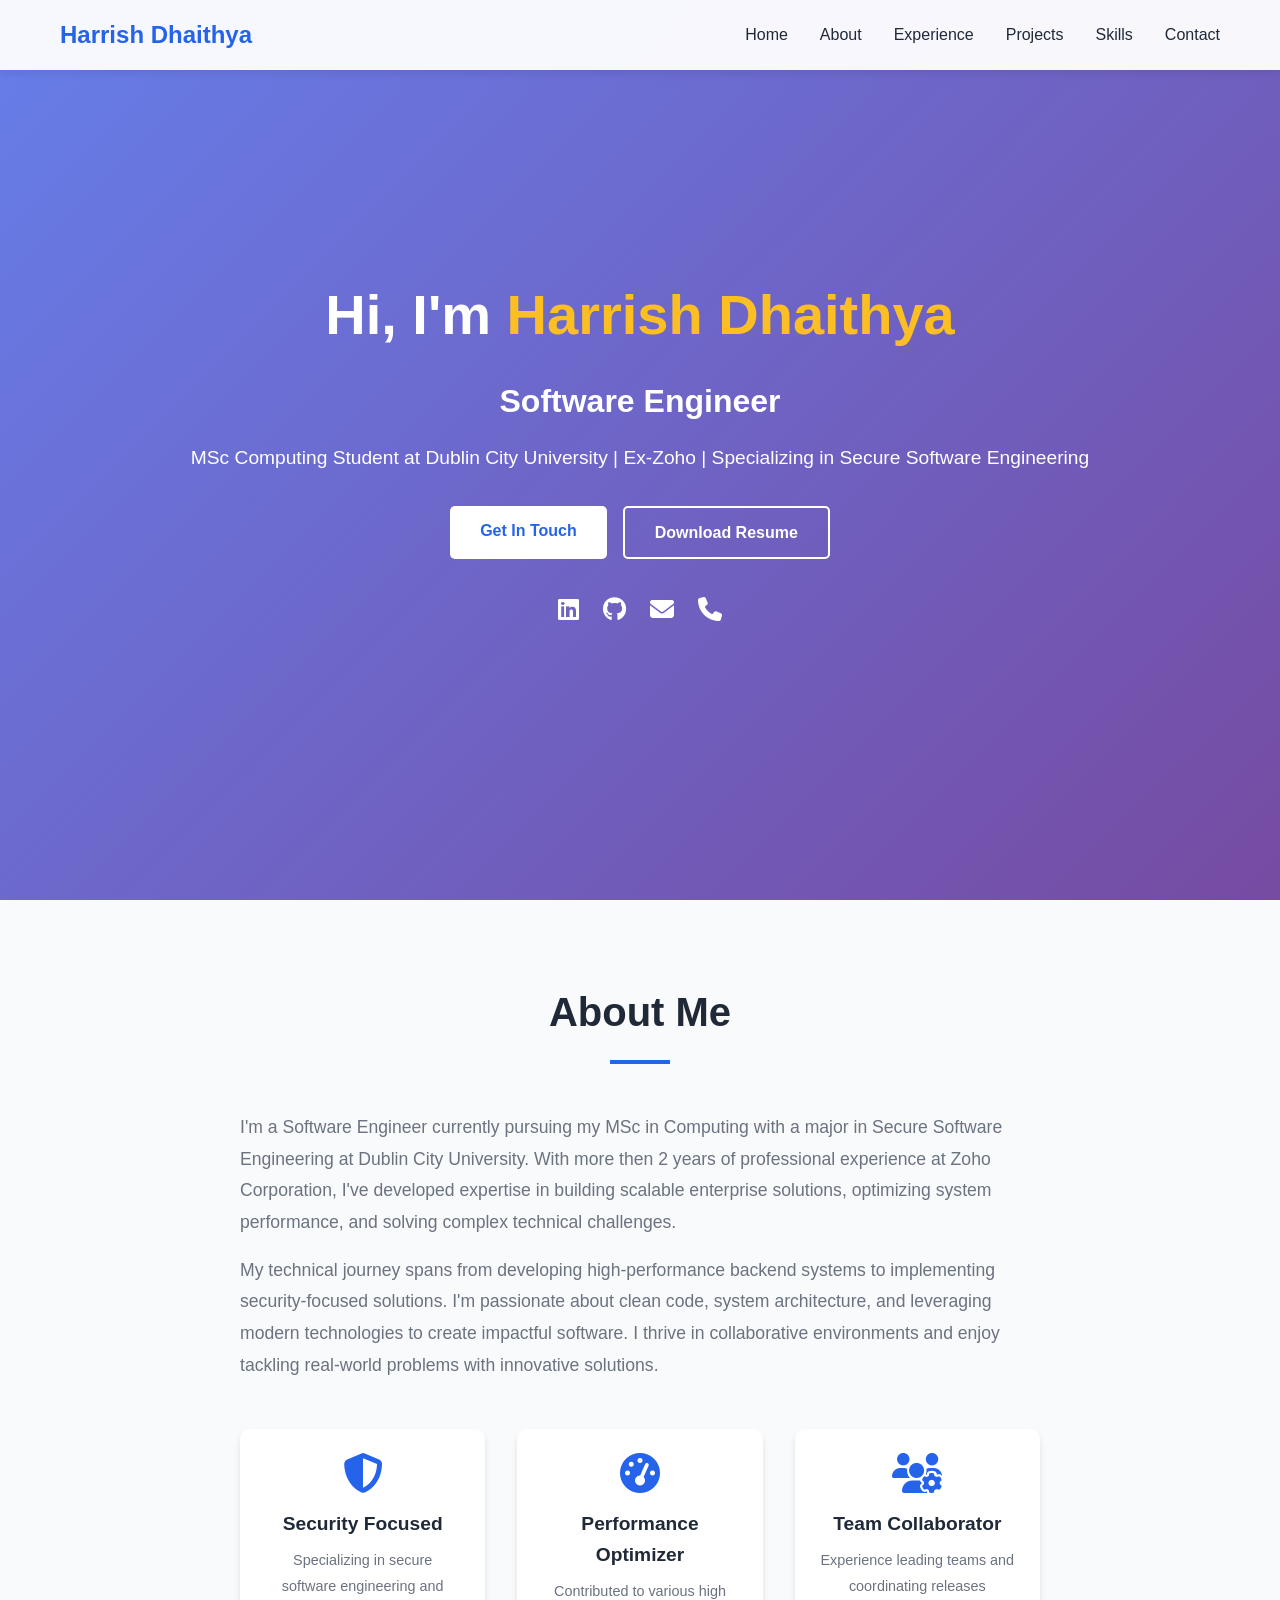
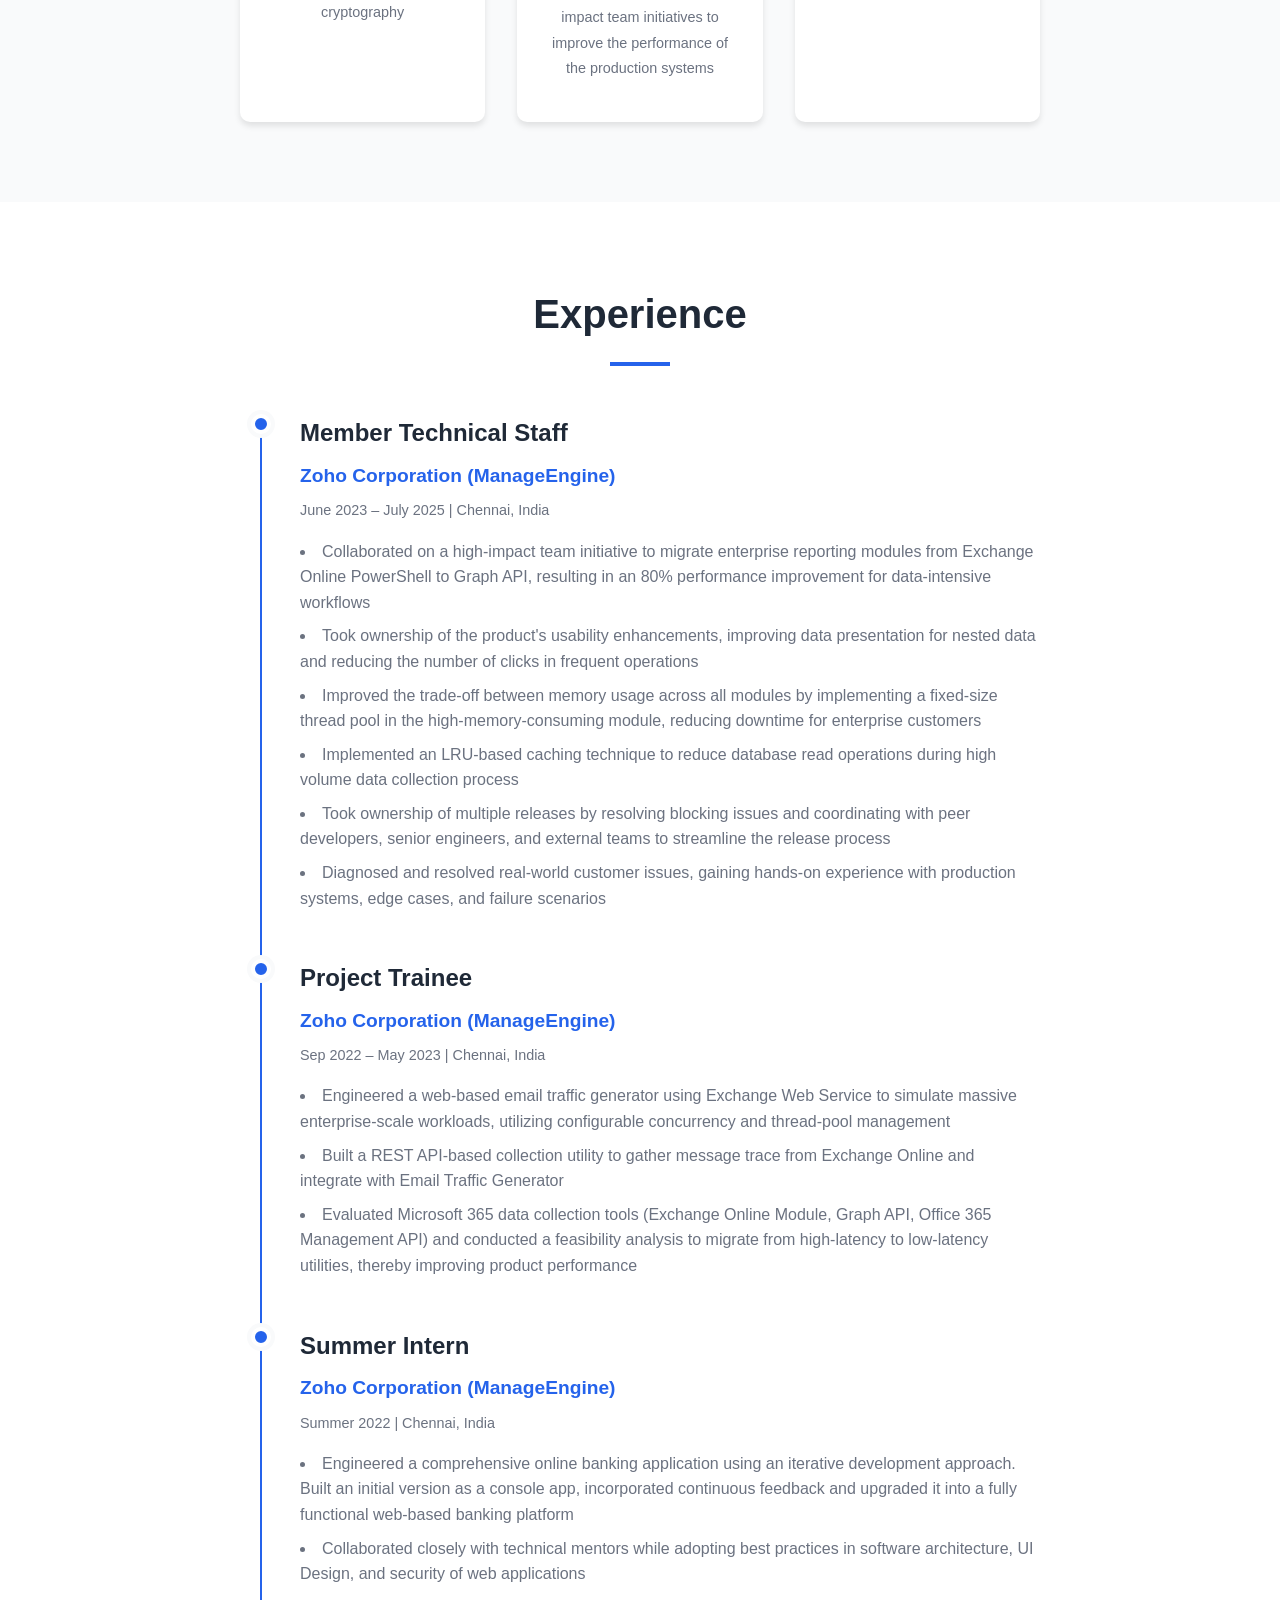
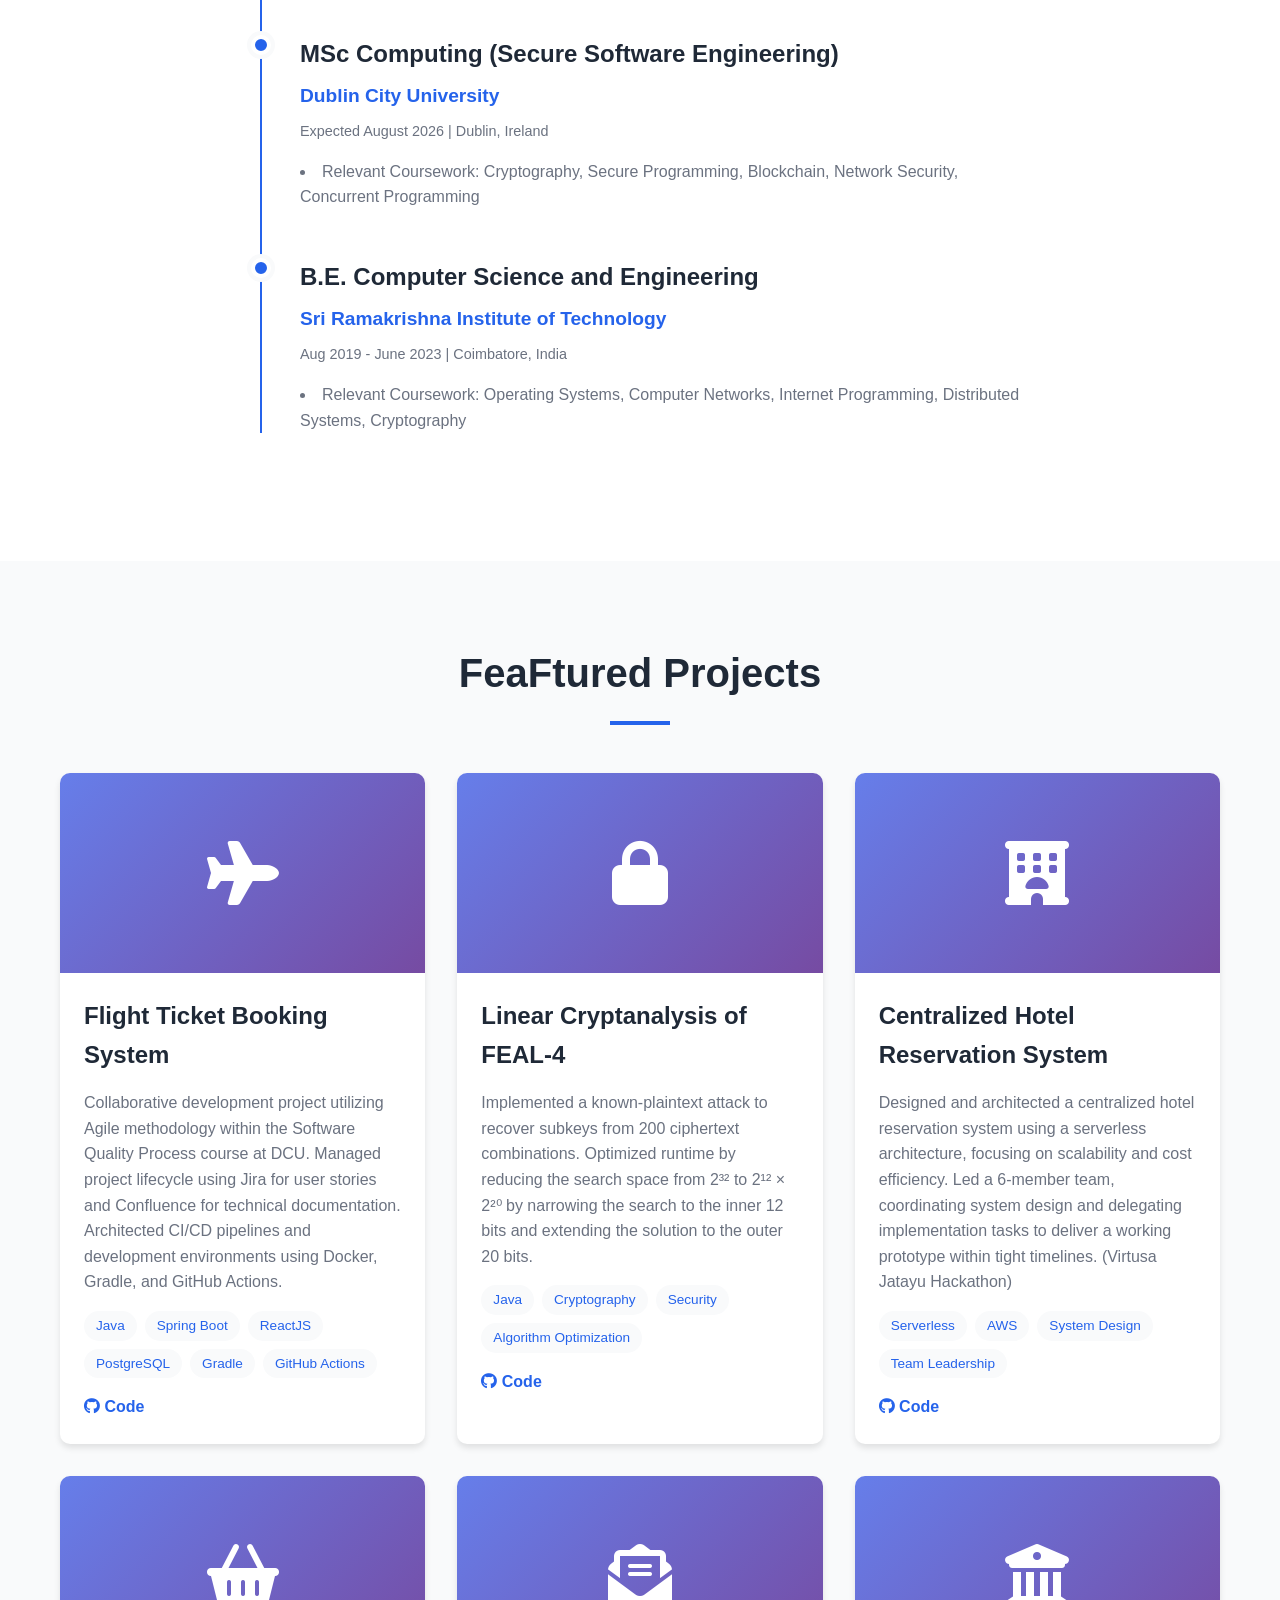
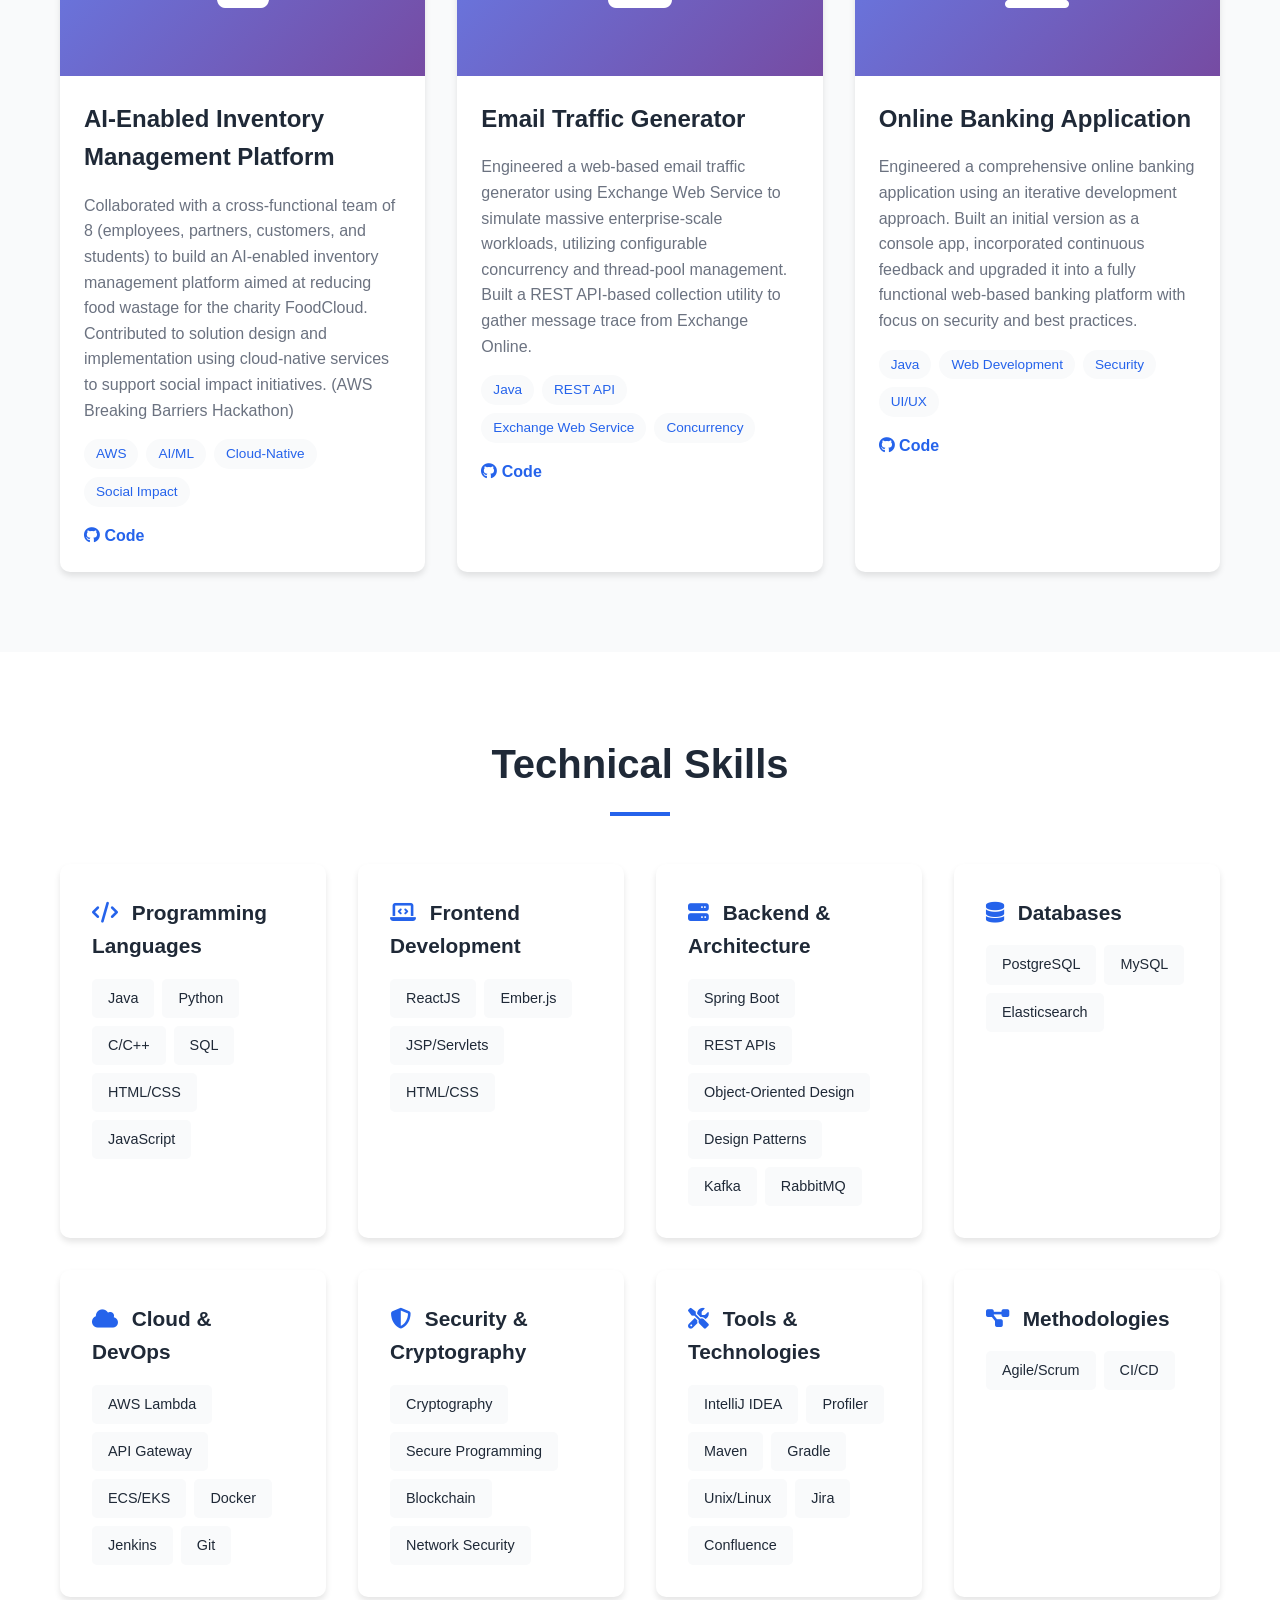
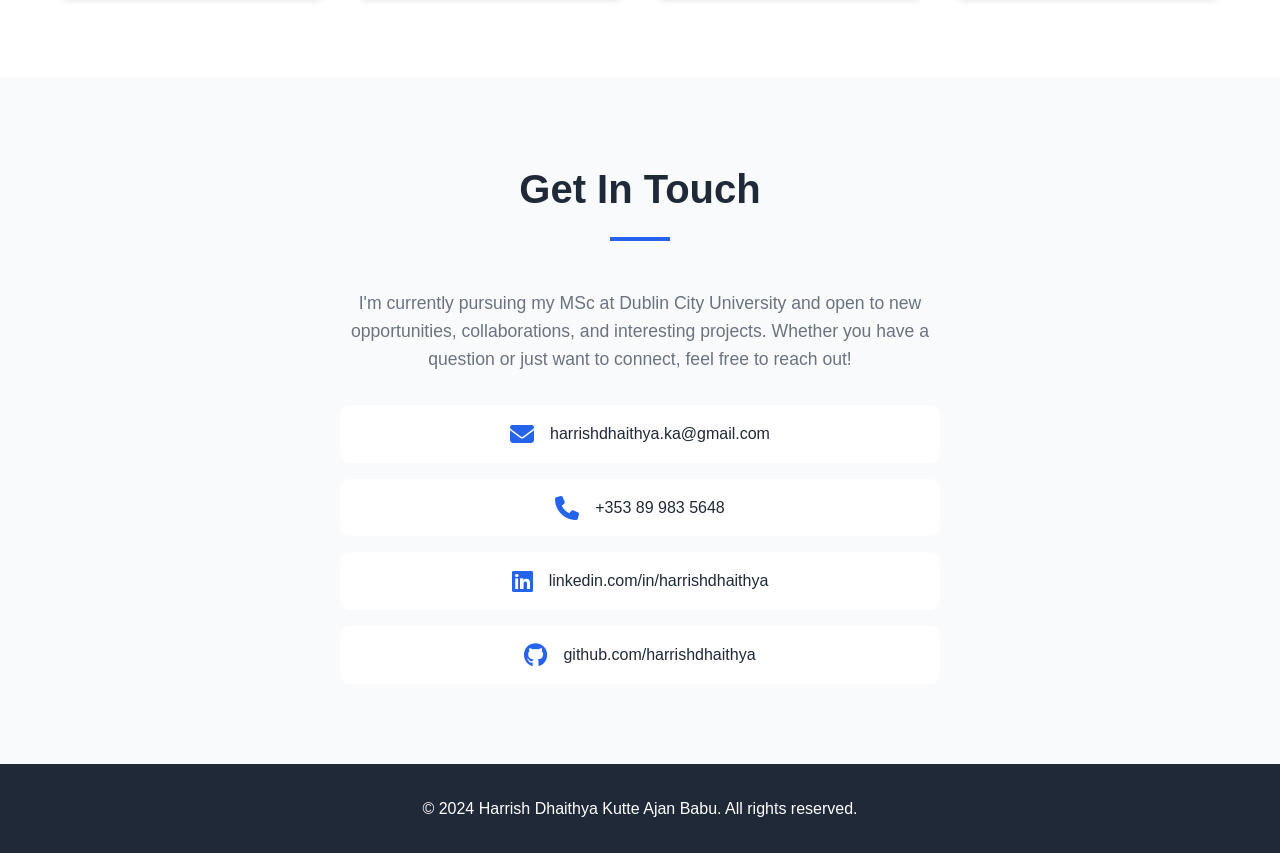
==== index.html @ f75f3560 "initial commit" ====
<!DOCTYPE html>
<html lang="en">
<head>
    <meta charset="UTF-8">
    <meta name="viewport" content="width=device-width, initial-scale=1.0">
    <title>Harrish - Software Engineer Portfolio</title>
    <link rel="stylesheet" href="styles.css">
    <link rel="stylesheet" href="https://cdnjs.cloudflare.com/ajax/libs/font-awesome/6.4.0/css/all.min.css">
</head>
<body>
    <!-- Navigation -->
    <nav class="navbar">
        <div class="container">
            <div class="nav-brand">Harrish Dhaithya</div>
            <ul class="nav-menu">
                <li><a href="#home">Home</a></li>
                <li><a href="#about">About</a></li>
                <li><a href="#experience">Experience</a></li>
                <li><a href="#projects">Projects</a></li>
                <li><a href="#skills">Skills</a></li>
                <li><a href="#contact">Contact</a></li>
            </ul>
            <div class="hamburger">
                <span></span>
                <span></span>
                <span></span>
            </div>
        </div>
    </nav>

    <!-- Hero Section -->
    <section id="home" class="hero">
        <div class="container">
            <div class="hero-content">
                <h1 class="hero-title">Hi, I'm <span class="highlight">Harrish Dhaithya</span></h1>
                <h2 class="hero-subtitle">Software Engineer</h2>
                <p class="hero-description">
                    MSc Computing Student at Dublin City University | Ex-Zoho | Specializing in Secure Software Engineering
                </p>
                <div class="hero-buttons">
                    <a href="#contact" class="btn btn-primary">Get In Touch</a>
                    <a href="Harrish___SWE_Resume.pdf" class="btn btn-secondary" download>Download Resume</a>
                </div>
                <div class="social-links">
                    <a href="https://linkedin.com/in/harrishdhaithya" target="_blank" aria-label="LinkedIn"><i class="fab fa-linkedin"></i></a>
                    <a href="https://github.com/harrishdhaithya" target="_blank" aria-label="GitHub"><i class="fab fa-github"></i></a>
                    <a href="mailto:harrishdhaithya.ka@gmail.com" target="_blank" aria-label="Email"><i class="fas fa-envelope"></i></a>
                    <a href="tel:+353899835648" target="_blank" aria-label="Phone"><i class="fas fa-phone"></i></a>
                </div>
            </div>
        </div>
    </section>

    <!-- About Section -->
    <section id="about" class="about">
        <div class="container">
            <h2 class="section-title">About Me</h2>
            <div class="about-content">
                <div class="about-text">
                    <p>
                        I'm a Software Engineer currently pursuing my MSc in Computing with a major in Secure Software Engineering at Dublin City University. 
                        With more then 2 years of professional experience at Zoho Corporation, I've developed expertise in building scalable enterprise solutions, 
                        optimizing system performance, and solving complex technical challenges.
                    </p>
                    <p>
                        My technical journey spans from developing high-performance backend systems to implementing security-focused solutions. 
                        I'm passionate about clean code, system architecture, and leveraging modern technologies to create impactful software. 
                        I thrive in collaborative environments and enjoy tackling real-world problems with innovative solutions.
                    </p>
                    <div class="about-highlights">
                        <div class="highlight-item">
                            <i class="fas fa-shield-alt"></i>
                            <h4>Security Focused</h4>
                            <p>Specializing in secure software engineering and cryptography</p>
                        </div>
                        <div class="highlight-item">
                            <i class="fas fa-tachometer-alt"></i>
                            <h4>Performance Optimizer</h4>
                            <p>Contributed to various high impact team initiatives to improve the performance of the production systems</p>
                        </div>
                        <div class="highlight-item">
                            <i class="fas fa-users-cog"></i>
                            <h4>Team Collaborator</h4>
                            <p>Experience leading teams and coordinating releases</p>
                        </div>
                    </div>
                </div>
            </div>
        </div>
    </section>

    <!-- Experience Section -->
    <section id="experience" class="experience">
        <div class="container">
            <h2 class="section-title">Experience</h2>
            <div class="timeline">
                <div class="timeline-item">
                    <div class="timeline-dot"></div>
                    <div class="timeline-content">
                        <h3>Member Technical Staff</h3>
                        <h4>Zoho Corporation (ManageEngine)</h4>
                        <p class="timeline-date">June 2023 – July 2025 | Chennai, India</p>
                        <ul>
                            <li>Collaborated on a high-impact team initiative to migrate enterprise reporting modules from Exchange Online PowerShell to Graph API, resulting in an 80% performance improvement for data-intensive workflows</li>
                            <li>Took ownership of the product's usability enhancements, improving data presentation for nested data and reducing the number of clicks in frequent operations</li>
                            <li>Improved the trade-off between memory usage across all modules by implementing a fixed-size thread pool in the high-memory-consuming module, reducing downtime for enterprise customers</li>
                            <li>Implemented an LRU-based caching technique to reduce database read operations during high volume data collection process</li>
                            <li>Took ownership of multiple releases by resolving blocking issues and coordinating with peer developers, senior engineers, and external teams to streamline the release process</li>
                            <li>Diagnosed and resolved real-world customer issues, gaining hands-on experience with production systems, edge cases, and failure scenarios</li>
                        </ul>
                    </div>
                </div>
                
                <div class="timeline-item">
                    <div class="timeline-dot"></div>
                    <div class="timeline-content">
                        <h3>Project Trainee</h3>
                        <h4>Zoho Corporation (ManageEngine)</h4>
                        <p class="timeline-date">Sep 2022 – May 2023 | Chennai, India</p>
                        <ul>
                            <li>Engineered a web-based email traffic generator using Exchange Web Service to simulate massive enterprise-scale workloads, utilizing configurable concurrency and thread-pool management</li>
                            <li>Built a REST API-based collection utility to gather message trace from Exchange Online and integrate with Email Traffic Generator</li>
                            <li>Evaluated Microsoft 365 data collection tools (Exchange Online Module, Graph API, Office 365 Management API) and conducted a feasibility analysis to migrate from high-latency to low-latency utilities, thereby improving product performance</li>
                        </ul>
                    </div>
                </div>

                <div class="timeline-item">
                    <div class="timeline-dot"></div>
                    <div class="timeline-content">
                        <h3>Summer Intern</h3>
                        <h4>Zoho Corporation (ManageEngine)</h4>
                        <p class="timeline-date">Summer 2022 | Chennai, India</p>
                        <ul>
                            <li>Engineered a comprehensive online banking application using an iterative development approach. Built an initial version as a console app, incorporated continuous feedback and upgraded it into a fully functional web-based banking platform</li>
                            <li>Collaborated closely with technical mentors while adopting best practices in software architecture, UI Design, and security of web applications</li>
                        </ul>
                    </div>
                </div>

                <div class="timeline-item">
                    <div class="timeline-dot"></div>
                    <div class="timeline-content">
                        <h3>MSc Computing (Secure Software Engineering)</h3>
                        <h4>Dublin City University</h4>
                        <p class="timeline-date">Expected August 2026 | Dublin, Ireland</p>
                        <ul>
                            <li>Relevant Coursework: Cryptography, Secure Programming, Blockchain, Network Security, Concurrent Programming</li>
                        </ul>
                    </div>
                </div>

                <div class="timeline-item">
                    <div class="timeline-dot"></div>
                    <div class="timeline-content">
                        <h3>B.E. Computer Science and Engineering</h3>
                        <h4>Sri Ramakrishna Institute of Technology</h4>
                        <p class="timeline-date">Aug 2019 - June 2023 | Coimbatore, India</p>
                        <ul>
                            <li>Relevant Coursework: Operating Systems, Computer Networks, Internet Programming, Distributed Systems, Cryptography</li>
                        </ul>
                    </div>
                </div>
            </div>
        </div>
    </section>

    <!-- Projects Section -->
    <section id="projects" class="projects">
        <div class="container">
            <h2 class="section-title">FeaFtured Projects</h2>
            <div class="projects-grid">
                <div class="project-card">
                    <div class="project-image">
                        <i class="fas fa-plane"></i>
                    </div>
                    <div class="project-content">
                        <h3>Flight Ticket Booking System</h3>
                        <p>Collaborative development project utilizing Agile methodology within the Software Quality Process course at DCU. Managed project lifecycle using Jira for user stories and Confluence for technical documentation. Architected CI/CD pipelines and development environments using Docker, Gradle, and GitHub Actions.</p>
                        <div class="project-tags">
                            <span class="tag">Java</span>
                            <span class="tag">Spring Boot</span>
                            <span class="tag">ReactJS</span>
                            <span class="tag">PostgreSQL</span>
                            <span class="tag">Gradle</span>
                            <span class="tag">GitHub Actions</span>
                        </div>
                        <div class="project-links">
                            <a href="https://github.com/harrishdhaithya/group4-safeflight-project/tree/dev" target="_blank"><i class="fab fa-github"></i> Code</a>
                        </div>
                    </div>
                </div>

                <div class="project-card">
                    <div class="project-image">
                        <i class="fas fa-lock"></i>
                    </div>
                    <div class="project-content">
                        <h3>Linear Cryptanalysis of FEAL-4</h3>
                        <p>Implemented a known-plaintext attack to recover subkeys from 200 ciphertext combinations. Optimized runtime by reducing the search space from 2³² to 2¹² × 2²⁰ by narrowing the search to the inner 12 bits and extending the solution to the outer 20 bits.</p>
                        <div class="project-tags">
                            <span class="tag">Java</span>
                            <span class="tag">Cryptography</span>
                            <span class="tag">Security</span>
                            <span class="tag">Algorithm Optimization</span>
                        </div>
                        <div class="project-links">
                            <a href="https://github.com/harrishdhaithya/feal4-linear-cryptanalysis" target="_blank"><i class="fab fa-github"></i> Code</a>
                        </div>
                    </div>
                </div>

                <div class="project-card">
                    <div class="project-image">
                        <i class="fas fa-hotel"></i>
                    </div>
                    <div class="project-content">
                        <h3>Centralized Hotel Reservation System</h3>
                        <p>Designed and architected a centralized hotel reservation system using a serverless architecture, focusing on scalability and cost efficiency. Led a 6-member team, coordinating system design and delegating implementation tasks to deliver a working prototype within tight timelines. (Virtusa Jatayu Hackathon)</p>
                        <div class="project-tags">
                            <span class="tag">Serverless</span>
                            <span class="tag">AWS</span>
                            <span class="tag">System Design</span>
                            <span class="tag">Team Leadership</span>
                        </div>
                        <div class="project-links">
                            <a href="https://github.com/harrishdhaithya/crs-jatayu" target="_blank"><i class="fab fa-github"></i> Code</a>
                        </div>
                    </div>
                </div>

                <div class="project-card">
                    <div class="project-image">
                        <i class="fas fa-shopping-basket"></i>
                    </div>
                    <div class="project-content">
                        <h3>AI-Enabled Inventory Management Platform</h3>
                        <p>Collaborated with a cross-functional team of 8 (employees, partners, customers, and students) to build an AI-enabled inventory management platform aimed at reducing food wastage for the charity FoodCloud. Contributed to solution design and implementation using cloud-native services to support social impact initiatives. (AWS Breaking Barriers Hackathon)</p>
                        <div class="project-tags">
                            <span class="tag">AWS</span>
                            <span class="tag">AI/ML</span>
                            <span class="tag">Cloud-Native</span>
                            <span class="tag">Social Impact</span>
                        </div>
                        <div class="project-links">
                            <a href="https://github.com/harrishdhaithya/FoodCloud-FS" target="_blank"><i class="fab fa-github"></i> Code</a>
                        </div>
                    </div>
                </div>

                <div class="project-card">
                    <div class="project-image">
                        <i class="fas fa-envelope-open-text"></i>
                    </div>
                    <div class="project-content">
                        <h3>Email Traffic Generator</h3>
                        <p>Engineered a web-based email traffic generator using Exchange Web Service to simulate massive enterprise-scale workloads, utilizing configurable concurrency and thread-pool management. Built a REST API-based collection utility to gather message trace from Exchange Online.</p>
                        <div class="project-tags">
                            <span class="tag">Java</span>
                            <span class="tag">REST API</span>
                            <span class="tag">Exchange Web Service</span>
                            <span class="tag">Concurrency</span>
                        </div>
                        <div class="project-links">
                            <a href="https://github.com/harrishdhaithya/email-traffic" target="_blank"><i class="fab fa-github"></i> Code</a>
                        </div>
                    </div>
                </div>

                <div class="project-card">
                    <div class="project-image">
                        <i class="fas fa-university"></i>
                    </div>
                    <div class="project-content">
                        <h3>Online Banking Application</h3>
                        <p>Engineered a comprehensive online banking application using an iterative development approach. Built an initial version as a console app, incorporated continuous feedback and upgraded it into a fully functional web-based banking platform with focus on security and best practices.</p>
                        <div class="project-tags">
                            <span class="tag">Java</span>
                            <span class="tag">Web Development</span>
                            <span class="tag">Security</span>
                            <span class="tag">UI/UX</span>
                        </div>
                        <div class="project-links">
                            <a href="https://github.com/harrishdhaithya/bank-jsp-web" target="_blank"><i class="fab fa-github"></i> Code</a>
                        </div>
                    </div>
                </div>
            </div>
        </div>
    </section>

    <!-- Skills Section -->
    <section id="skills" class="skills">
        <div class="container">
            <h2 class="section-title">Technical Skills</h2>
            <div class="skills-grid">
                <div class="skill-category">
                    <h3><i class="fas fa-code"></i> Programming Languages</h3>
                    <div class="skill-tags">
                        <span class="skill-tag">Java </span>
                        <span class="skill-tag">Python</span>
                        <span class="skill-tag">C/C++</span>
                        <span class="skill-tag">SQL</span>
                        <span class="skill-tag">HTML/CSS</span>
                        <span class="skill-tag">JavaScript</span>
                    </div>
                </div>
                
                <div class="skill-category">
                    <h3><i class="fas fa-laptop-code"></i> Frontend Development</h3>
                    <div class="skill-tags">
                        <span class="skill-tag">ReactJS</span>
                        <span class="skill-tag">Ember.js</span>
                        <span class="skill-tag">JSP/Servlets</span>
                        <span class="skill-tag">HTML/CSS</span>
                    </div>
                </div>
                
                <div class="skill-category">
                    <h3><i class="fas fa-server"></i> Backend & Architecture</h3>
                    <div class="skill-tags">
                        <span class="skill-tag">Spring Boot</span>
                        <span class="skill-tag">REST APIs</span>
                        <span class="skill-tag">Object-Oriented Design</span>
                        <span class="skill-tag">Design Patterns</span>
                        <span class="skill-tag">Kafka</span>
                        <span class="skill-tag">RabbitMQ</span>
                    </div>
                </div>
                
                <div class="skill-category">
                    <h3><i class="fas fa-database"></i> Databases</h3>
                    <div class="skill-tags">
                        <span class="skill-tag">PostgreSQL</span>
                        <span class="skill-tag">MySQL</span>
                        <span class="skill-tag">Elasticsearch</span>
                    </div>
                </div>
                
                <div class="skill-category">
                    <h3><i class="fas fa-cloud"></i> Cloud & DevOps</h3>
                    <div class="skill-tags">
                        <span class="skill-tag">AWS Lambda</span>
                        <span class="skill-tag">API Gateway</span>
                        <span class="skill-tag">ECS/EKS</span>
                        <span class="skill-tag">Docker</span>
                        <span class="skill-tag">Jenkins</span>
                        <span class="skill-tag">Git</span>
                    </div>
                </div>
                
                <div class="skill-category">
                    <h3><i class="fas fa-shield-alt"></i> Security & Cryptography</h3>
                    <div class="skill-tags">
                        <span class="skill-tag">Cryptography</span>
                        <span class="skill-tag">Secure Programming</span>
                        <span class="skill-tag">Blockchain</span>
                        <span class="skill-tag">Network Security</span>
                    </div>
                </div>

                <div class="skill-category">
                    <h3><i class="fas fa-tools"></i> Tools & Technologies</h3>
                    <div class="skill-tags">
                        <span class="skill-tag">IntelliJ IDEA</span>
                        <span class="skill-tag">Profiler</span>
                        <span class="skill-tag">Maven</span>
                        <span class="skill-tag">Gradle</span>
                        <span class="skill-tag">Unix/Linux</span>
                        <span class="skill-tag">Jira</span>
                        <span class="skill-tag">Confluence</span>
                    </div>
                </div>

                <div class="skill-category">
                    <h3><i class="fas fa-project-diagram"></i> Methodologies</h3>
                    <div class="skill-tags">
                        <span class="skill-tag">Agile/Scrum</span>
                        <span class="skill-tag">CI/CD</span>

                    </div>
                </div>
            </div>
        </div>
    </section>

    <!-- Contact Section -->
    <section id="contact" class="contact">
        <div class="container">
            <h2 class="section-title">Get In Touch</h2>
            <div class="contact-content">
                <p>I'm currently pursuing my MSc at Dublin City University and open to new opportunities, collaborations, and interesting projects. Whether you have a question or just want to connect, feel free to reach out!</p>
                <div class="contact-info">
                    <a href="mailto:harrishdhaithya.ka@gmail.com" class="contact-item">
                        <i class="fas fa-envelope"></i>
                        <span>harrishdhaithya.ka@gmail.com</span>
                    </a>
                    <a href="tel:+353899835648" class="contact-item">
                        <i class="fas fa-phone"></i>
                        <span>+353 89 983 5648</span>
                    </a>
                    <a href="https://linkedin.com/in/harrishdhaithya" target="_blank" class="contact-item">
                        <i class="fab fa-linkedin"></i>
                        <span>linkedin.com/in/harrishdhaithya</span>
                    </a>
                    <a href="https://github.com/harrishdhaithya" target="_blank" class="contact-item">
                        <i class="fab fa-github"></i>
                        <span>github.com/harrishdhaithya</span>
                    </a>
                </div>
            </div>
        </div>
    </section>

    <!-- Footer -->
    <footer class="footer">
        <div class="container">
            <p>&copy; 2024 Harrish Dhaithya Kutte Ajan Babu. All rights reserved.</p>
        </div>
    </footer>

    <script src="script.js"></script>
</body>
</html>
---- styles.css ----
/* Reset and Base Styles */
* {
    margin: 0;
    padding: 0;
    box-sizing: border-box;
}

:root {
    --primary-color: #2563eb;
    --secondary-color: #1e40af;
    --text-primary: #1f2937;
    --text-secondary: #6b7280;
    --bg-primary: #ffffff;
    --bg-secondary: #f9fafb;
    --accent: #3b82f6;
    --border-color: #e5e7eb;
}

html {
    scroll-behavior: smooth;
}

body {
    font-family: 'Segoe UI', Tahoma, Geneva, Verdana, sans-serif;
    line-height: 1.6;
    color: var(--text-primary);
    background-color: var(--bg-primary);
}

.container {
    max-width: 1200px;
    margin: 0 auto;
    padding: 0 20px;
}

/* Navigation */
.navbar {
    position: fixed;
    top: 0;
    width: 100%;
    background-color: rgba(255, 255, 255, 0.95);
    backdrop-filter: blur(10px);
    box-shadow: 0 2px 10px rgba(0, 0, 0, 0.1);
    z-index: 1000;
}

.navbar .container {
    display: flex;
    justify-content: space-between;
    align-items: center;
    padding: 1rem 20px;
}

.nav-brand {
    font-size: 1.5rem;
    font-weight: bold;
    color: var(--primary-color);
}

.nav-menu {
    display: flex;
    list-style: none;
    gap: 2rem;
}

.nav-menu a {
    text-decoration: none;
    color: var(--text-primary);
    font-weight: 500;
    transition: color 0.3s;
}

.nav-menu a:hover {
    color: var(--primary-color);
}

.hamburger {
    display: none;
    flex-direction: column;
    cursor: pointer;
}

.hamburger span {
    width: 25px;
    height: 3px;
    background-color: var(--text-primary);
    margin: 3px 0;
    transition: 0.3s;
}

/* Hero Section */
.hero {
    min-height: 100vh;
    display: flex;
    align-items: center;
    background: linear-gradient(135deg, #667eea 0%, #764ba2 100%);
    color: white;
    padding-top: 80px;
}

.hero-content {
    text-align: center;
}

.hero-title {
    font-size: 3.5rem;
    margin-bottom: 1rem;
    animation: fadeInUp 0.8s ease-out;
}

.highlight {
    color: #fbbf24;
}

.hero-subtitle {
    font-size: 2rem;
    margin-bottom: 1rem;
    opacity: 0.9;
    animation: fadeInUp 0.8s ease-out 0.2s both;
}

.hero-description {
    font-size: 1.2rem;
    margin-bottom: 2rem;
    opacity: 0.8;
    animation: fadeInUp 0.8s ease-out 0.4s both;
}

.hero-buttons {
    display: flex;
    gap: 1rem;
    justify-content: center;
    margin-bottom: 2rem;
    animation: fadeInUp 0.8s ease-out 0.6s both;
}

.btn {
    padding: 12px 30px;
    border-radius: 5px;
    text-decoration: none;
    font-weight: 600;
    transition: all 0.3s;
    display: inline-block;
}

.btn-primary {
    background-color: white;
    color: var(--primary-color);
}

.btn-primary:hover {
    transform: translateY(-2px);
    box-shadow: 0 10px 20px rgba(0, 0, 0, 0.2);
}

.btn-secondary {
    background-color: transparent;
    color: white;
    border: 2px solid white;
}

.btn-secondary:hover {
    background-color: white;
    color: var(--primary-color);
}

.social-links {
    display: flex;
    gap: 1.5rem;
    justify-content: center;
    animation: fadeInUp 0.8s ease-out 0.8s both;
}

.social-links a {
    color: white;
    font-size: 1.5rem;
    transition: transform 0.3s;
}

.social-links a:hover {
    transform: translateY(-5px);
}

/* Section Styles */
section {
    padding: 80px 0;
}

.section-title {
    font-size: 2.5rem;
    text-align: center;
    margin-bottom: 3rem;
    color: var(--text-primary);
    position: relative;
}

.section-title::after {
    content: '';
    display: block;
    width: 60px;
    height: 4px;
    background-color: var(--primary-color);
    margin: 1rem auto;
}

/* About Section */
.about {
    background-color: var(--bg-secondary);
}

.about-content {
    max-width: 800px;
    margin: 0 auto;
}

.about-text p {
    font-size: 1.1rem;
    line-height: 1.8;
    margin-bottom: 1rem;
    color: var(--text-secondary);
}

.about-highlights {
    display: grid;
    grid-template-columns: repeat(auto-fit, minmax(200px, 1fr));
    gap: 2rem;
    margin-top: 3rem;
}

.highlight-item {
    text-align: center;
    padding: 1.5rem;
    background-color: white;
    border-radius: 10px;
    box-shadow: 0 4px 6px rgba(0, 0, 0, 0.1);
    transition: transform 0.3s;
}

.highlight-item:hover {
    transform: translateY(-5px);
}

.highlight-item i {
    font-size: 2.5rem;
    color: var(--primary-color);
    margin-bottom: 1rem;
}

.highlight-item h4 {
    font-size: 1.2rem;
    margin-bottom: 0.5rem;
    color: var(--text-primary);
}

.highlight-item p {
    font-size: 0.9rem;
    color: var(--text-secondary);
}

/* Experience Section */
.timeline {
    position: relative;
    max-width: 800px;
    margin: 0 auto;
}

.timeline::before {
    content: '';
    position: absolute;
    left: 20px;
    top: 0;
    bottom: 0;
    width: 2px;
    background-color: var(--primary-color);
}

.timeline-item {
    position: relative;
    padding-left: 60px;
    margin-bottom: 3rem;
}

.timeline-dot {
    position: absolute;
    left: 11px;
    top: 0;
    width: 20px;
    height: 20px;
    border-radius: 50%;
    background-color: var(--primary-color);
    border: 4px solid white;
    box-shadow: 0 0 0 4px var(--bg-secondary);
}

.timeline-content h3 {
    font-size: 1.5rem;
    color: var(--text-primary);
    margin-bottom: 0.5rem;
}

.timeline-content h4 {
    font-size: 1.2rem;
    color: var(--primary-color);
    margin-bottom: 0.5rem;
}

.timeline-date {
    color: var(--text-secondary);
    font-size: 0.9rem;
    margin-bottom: 1rem;
}

.timeline-content ul {
    list-style-position: inside;
    color: var(--text-secondary);
}

.timeline-content li {
    margin-bottom: 0.5rem;
}

/* Projects Section */
.projects {
    background-color: var(--bg-secondary);
}

.projects-grid {
    display: grid;
    grid-template-columns: repeat(auto-fit, minmax(300px, 1fr));
    gap: 2rem;
}

.project-card {
    background-color: white;
    border-radius: 10px;
    overflow: hidden;
    box-shadow: 0 4px 6px rgba(0, 0, 0, 0.1);
    transition: transform 0.3s, box-shadow 0.3s;
}

.project-card:hover {
    transform: translateY(-10px);
    box-shadow: 0 10px 20px rgba(0, 0, 0, 0.15);
}

.project-image {
    height: 200px;
    background: linear-gradient(135deg, #667eea 0%, #764ba2 100%);
    display: flex;
    align-items: center;
    justify-content: center;
    font-size: 4rem;
    color: white;
}

.project-content {
    padding: 1.5rem;
}

.project-content h3 {
    font-size: 1.5rem;
    margin-bottom: 1rem;
    color: var(--text-primary);
}

.project-content p {
    color: var(--text-secondary);
    margin-bottom: 1rem;
}

.project-tags {
    display: flex;
    flex-wrap: wrap;
    gap: 0.5rem;
    margin-bottom: 1rem;
}

.tag {
    background-color: var(--bg-secondary);
    color: var(--primary-color);
    padding: 0.25rem 0.75rem;
    border-radius: 20px;
    font-size: 0.85rem;
}

.project-links {
    display: flex;
    gap: 1rem;
}

.project-links a {
    color: var(--primary-color);
    text-decoration: none;
    font-weight: 600;
    transition: color 0.3s;
}

.project-links a:hover {
    color: var(--secondary-color);
}

/* Skills Section */
.skills-grid {
    display: grid;
    grid-template-columns: repeat(auto-fit, minmax(250px, 1fr));
    gap: 2rem;
}

.skill-category {
    background-color: white;
    padding: 2rem;
    border-radius: 10px;
    box-shadow: 0 4px 6px rgba(0, 0, 0, 0.1);
}

.skill-category h3 {
    font-size: 1.3rem;
    margin-bottom: 1rem;
    color: var(--text-primary);
}

.skill-category i {
    color: var(--primary-color);
    margin-right: 0.5rem;
}

.skill-tags {
    display: flex;
    flex-wrap: wrap;
    gap: 0.5rem;
}

.skill-tag {
    background-color: var(--bg-secondary);
    color: var(--text-primary);
    padding: 0.5rem 1rem;
    border-radius: 5px;
    font-size: 0.9rem;
}

/* Contact Section */
.contact {
    background-color: var(--bg-secondary);
}

.contact-content {
    max-width: 600px;
    margin: 0 auto;
    text-align: center;
}

.contact-content p {
    font-size: 1.1rem;
    color: var(--text-secondary);
    margin-bottom: 2rem;
}

.contact-info {
    display: flex;
    flex-direction: column;
    gap: 1rem;
}

.contact-item {
    display: flex;
    align-items: center;
    justify-content: center;
    gap: 1rem;
    padding: 1rem;
    background-color: white;
    border-radius: 10px;
    text-decoration: none;
    color: var(--text-primary);
    transition: transform 0.3s, box-shadow 0.3s;
}

.contact-item:hover {
    transform: translateY(-5px);
    box-shadow: 0 5px 15px rgba(0, 0, 0, 0.1);
}

.contact-item i {
    color: var(--primary-color);
    font-size: 1.5rem;
}

/* Footer */
.footer {
    background-color: var(--text-primary);
    color: white;
    text-align: center;
    padding: 2rem 0;
}

/* Animations */
@keyframes fadeInUp {
    from {
        opacity: 0;
        transform: translateY(30px);
    }
    to {
        opacity: 1;
        transform: translateY(0);
    }
}

/* Responsive Design */
@media (max-width: 768px) {
    .hamburger {
        display: flex;
    }

    .nav-menu {
        position: fixed;
        left: -100%;
        top: 70px;
        flex-direction: column;
        background-color: white;
        width: 100%;
        text-align: center;
        transition: 0.3s;
        box-shadow: 0 10px 27px rgba(0, 0, 0, 0.05);
        padding: 2rem 0;
    }

    .nav-menu.active {
        left: 0;
    }

    .hero-title {
        font-size: 2.5rem;
    }

    .hero-subtitle {
        font-size: 1.5rem;
    }

    .hero-buttons {
        flex-direction: column;
        align-items: center;
    }

    .section-title {
        font-size: 2rem;
    }

    .timeline::before {
        left: 10px;
    }

    .timeline-item {
        padding-left: 40px;
    }

    .timeline-dot {
        left: 1px;
    }
}

@media (max-width: 480px) {
    .hero-title {
        font-size: 2rem;
    }

    .hero-subtitle {
        font-size: 1.2rem;
    }

    .projects-grid {
        grid-template-columns: 1fr;
    }
}
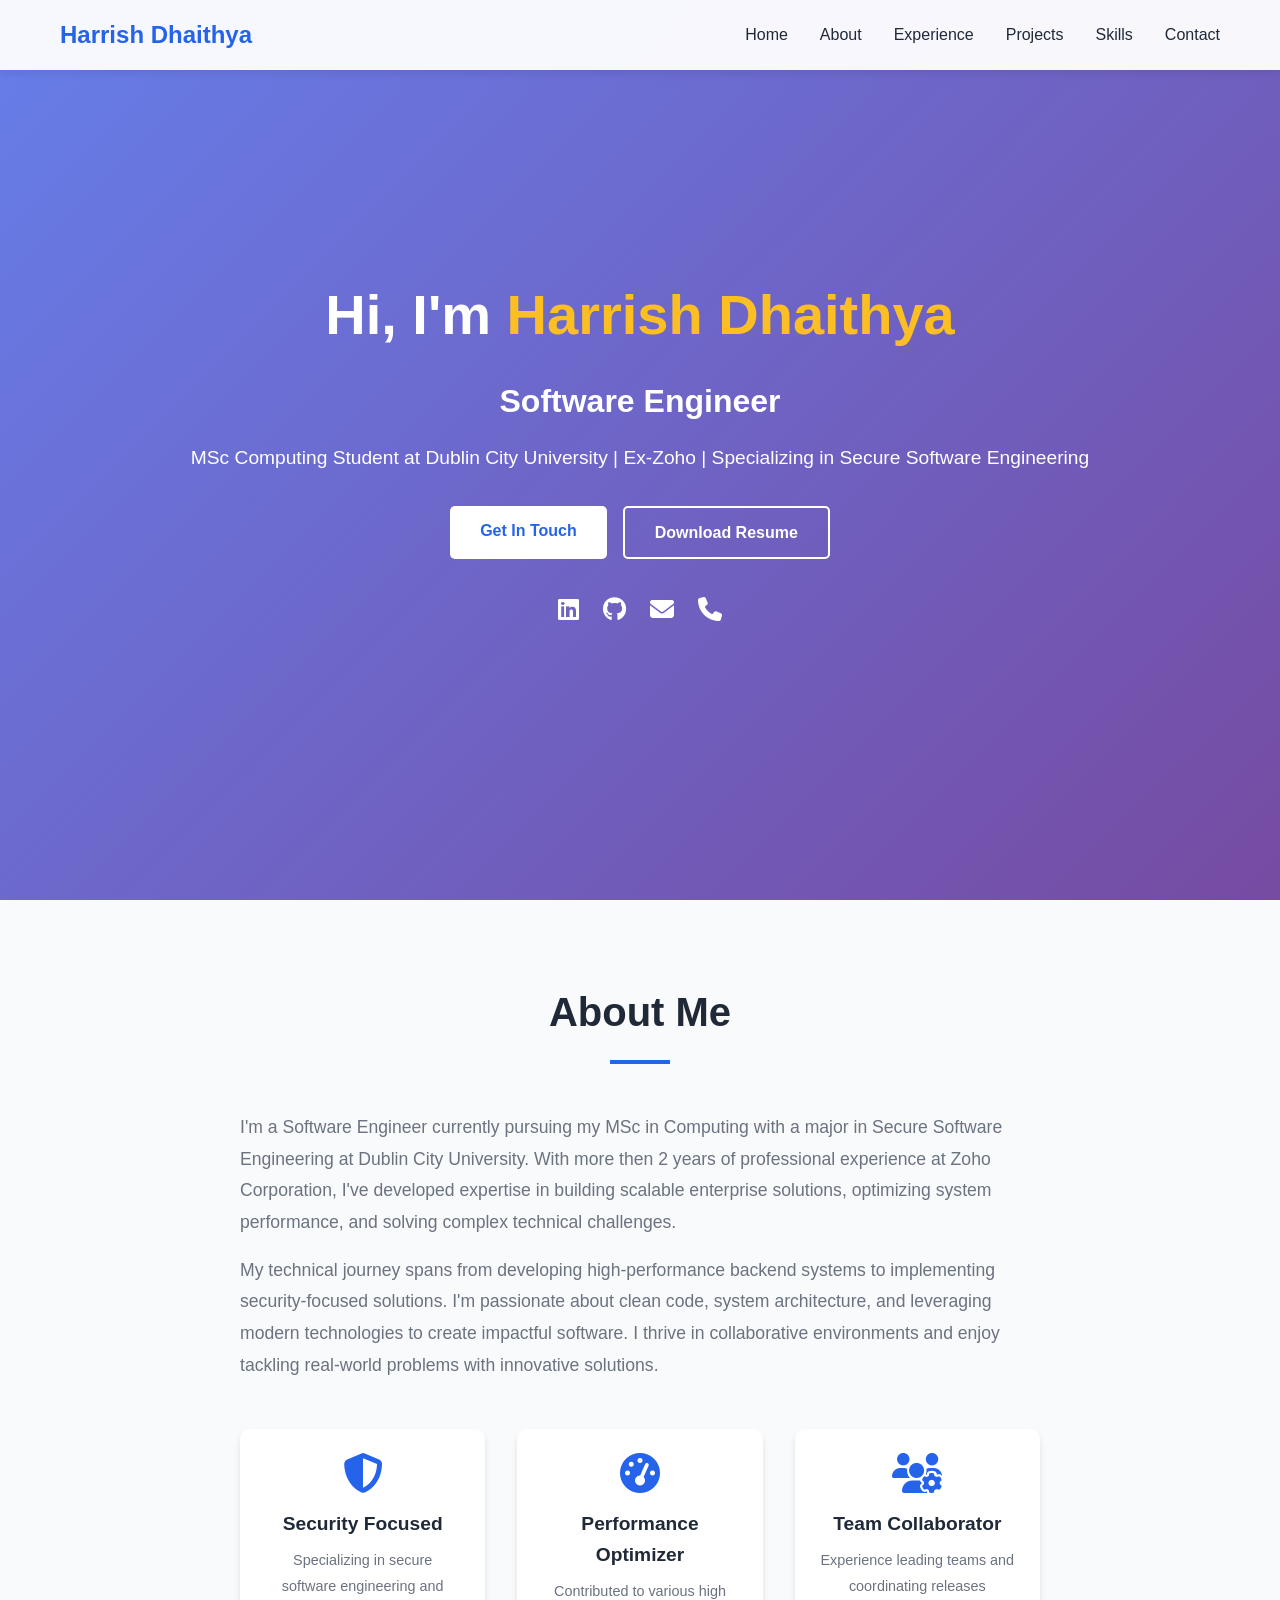
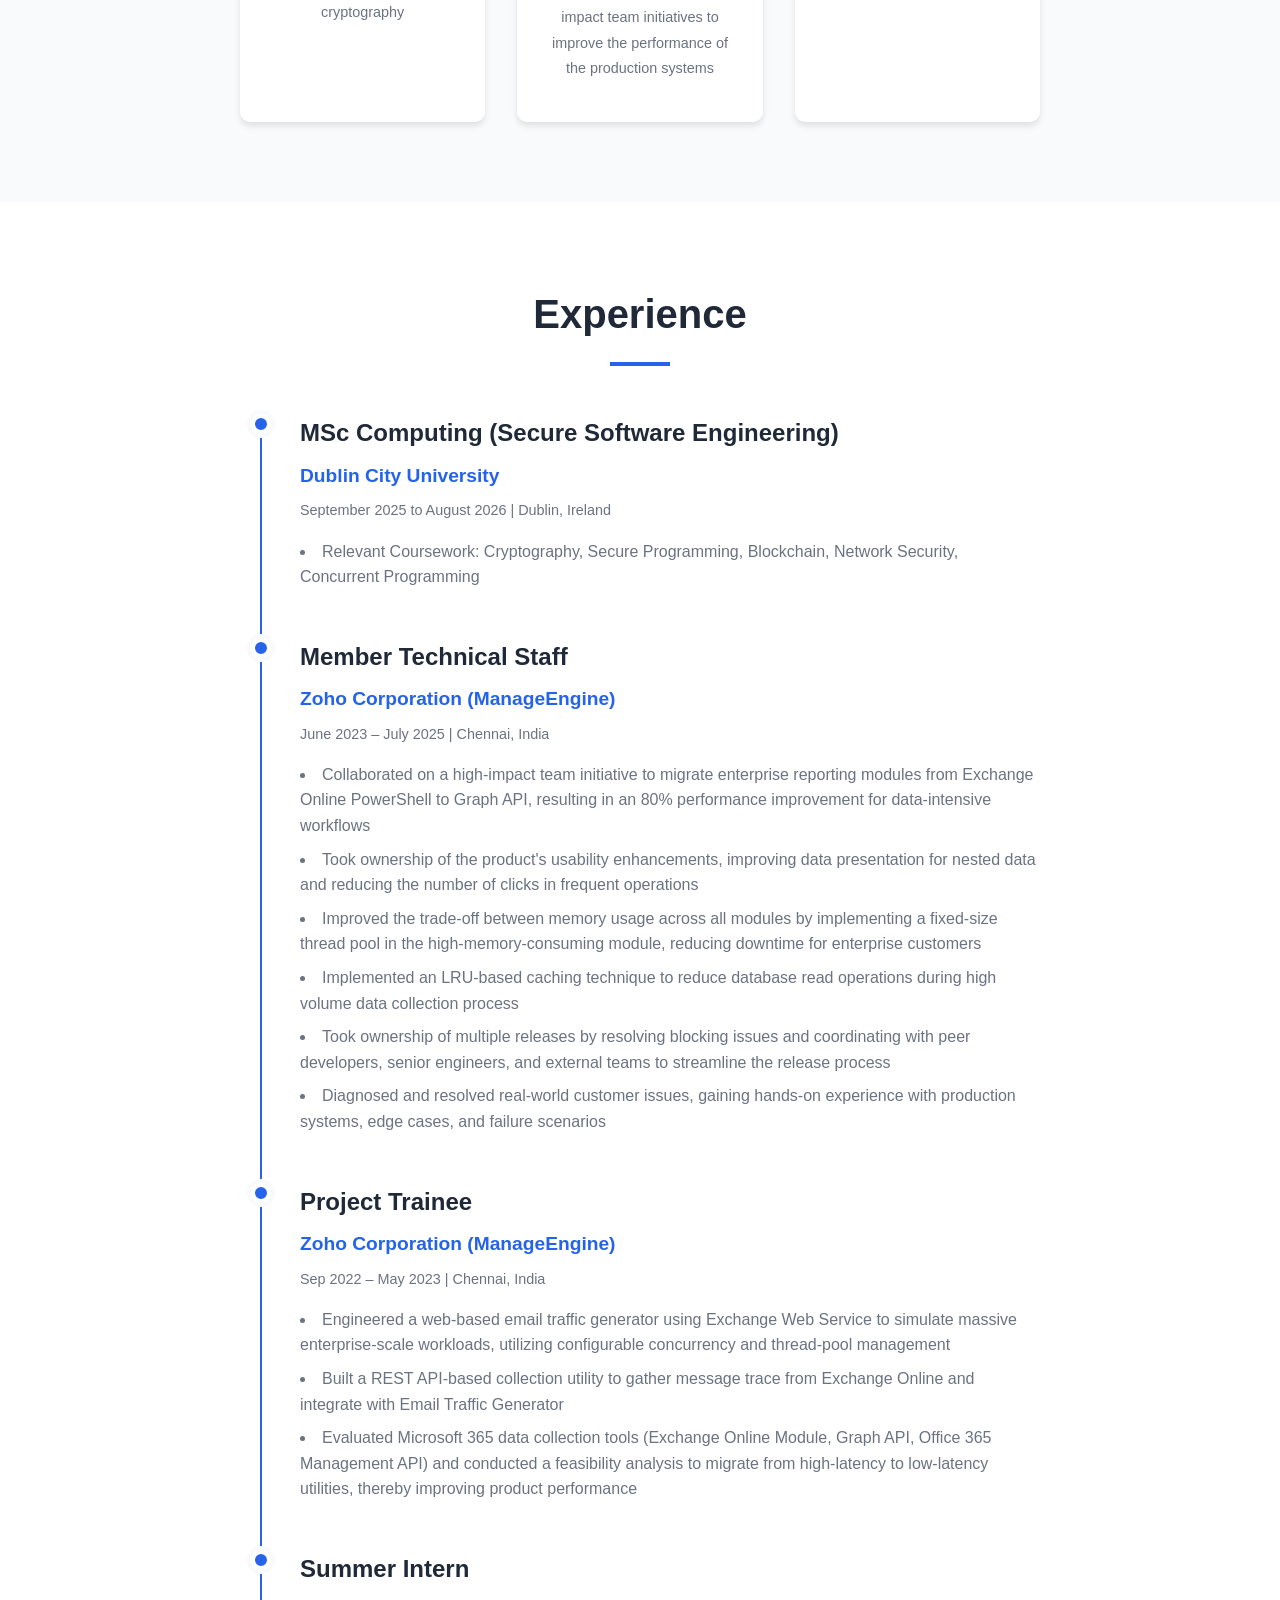
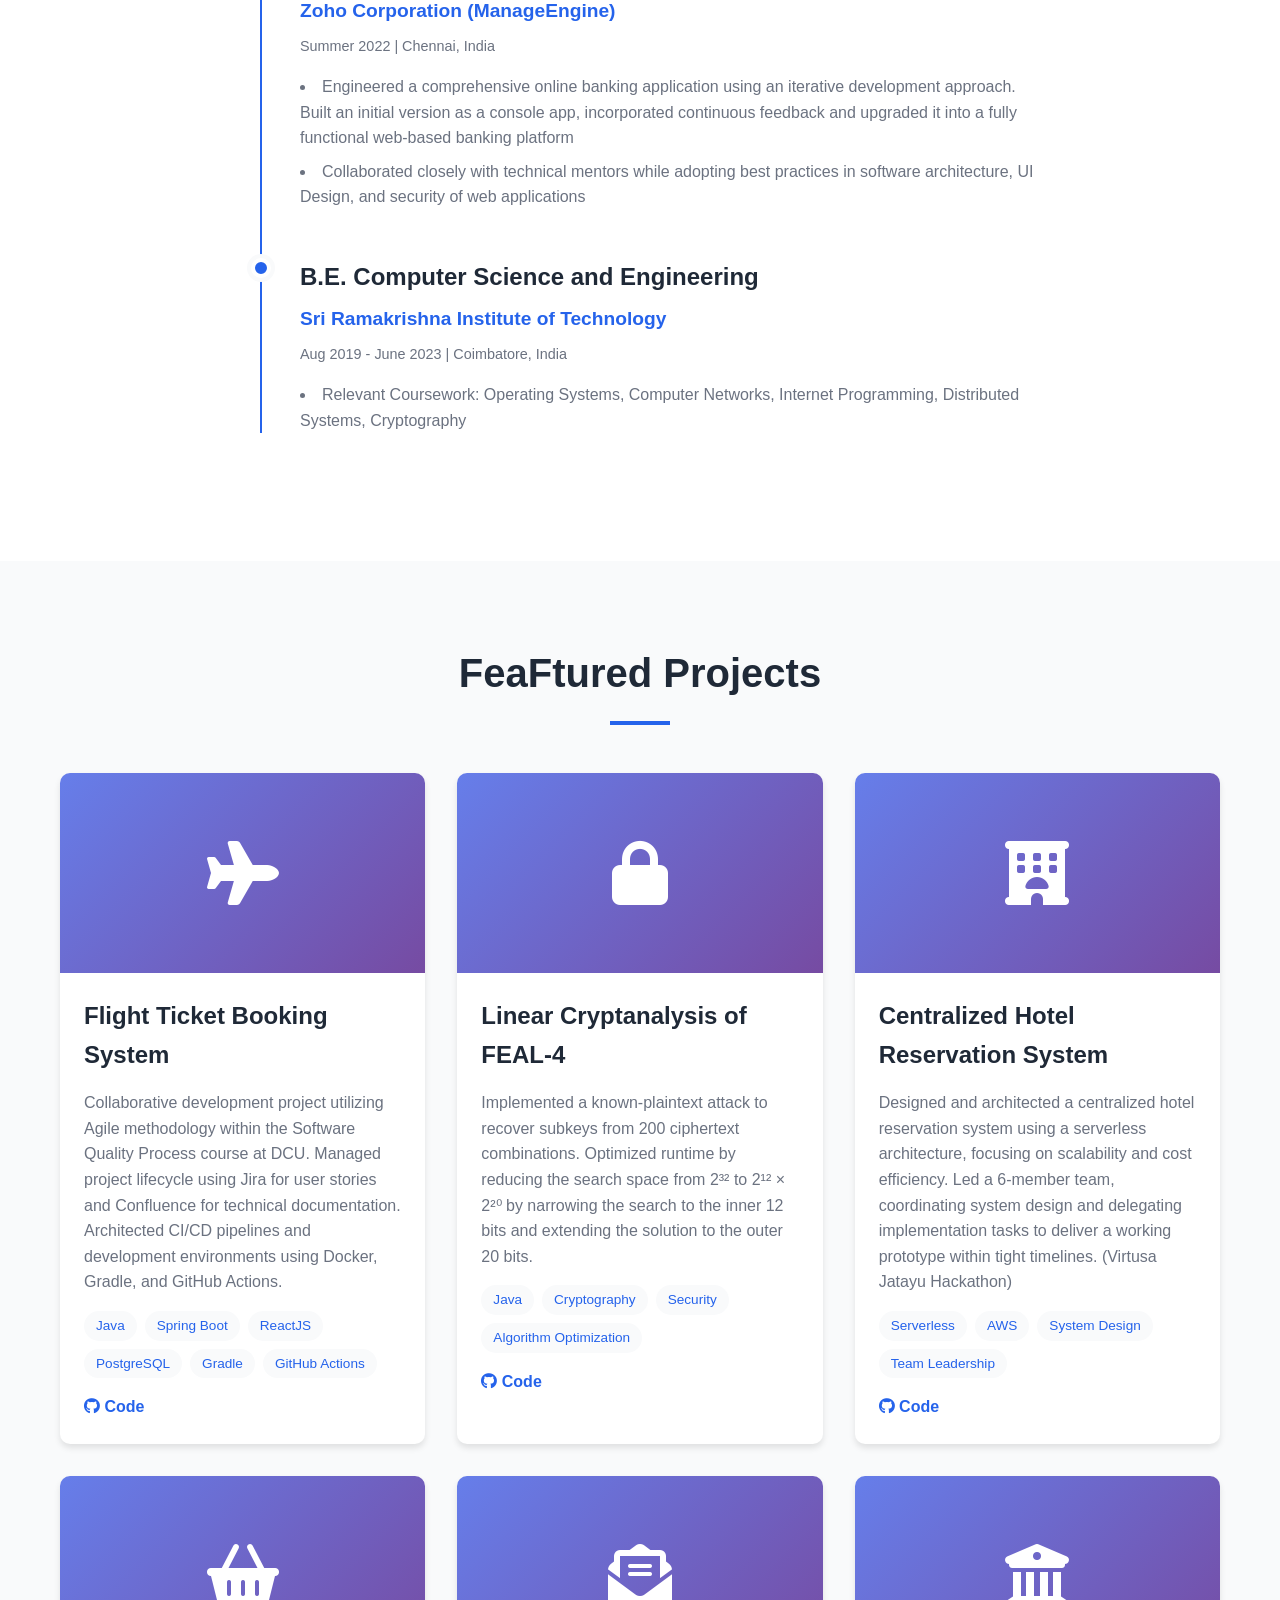
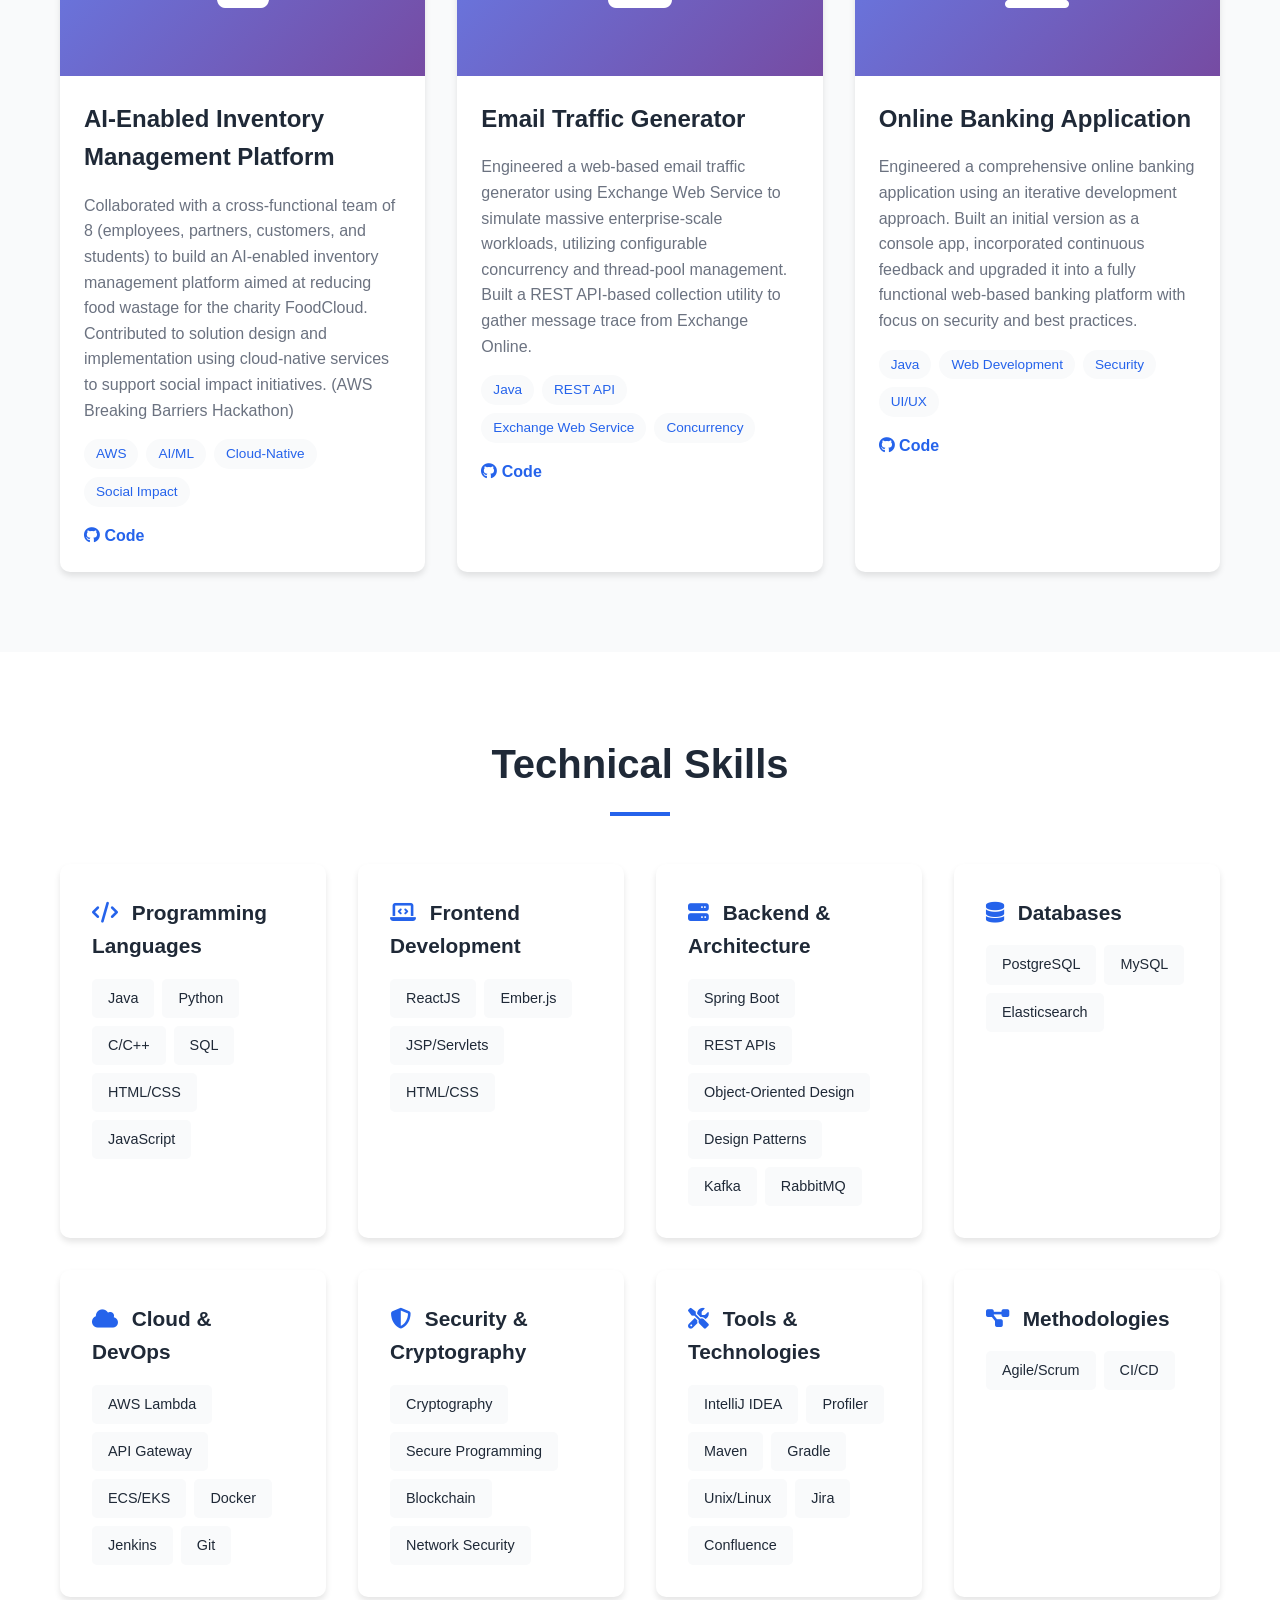
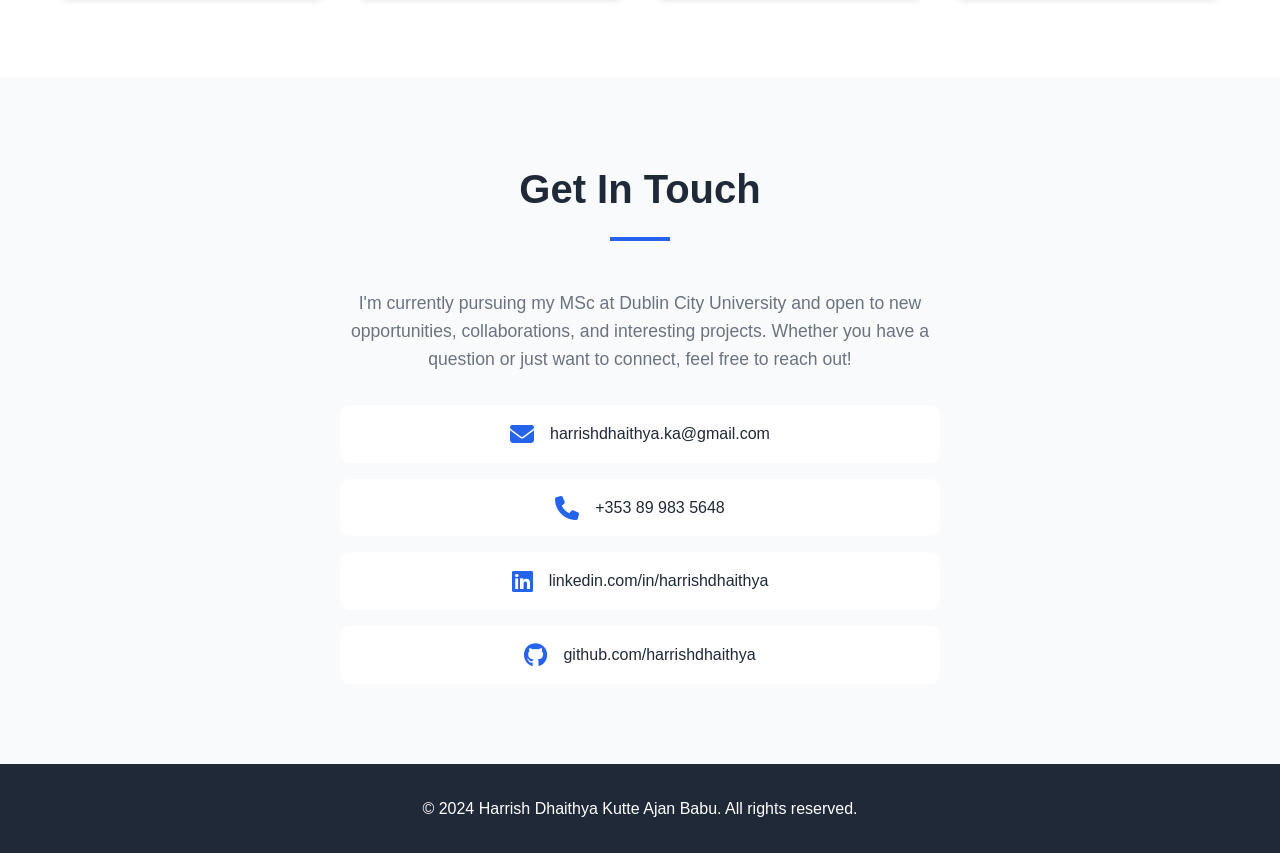
==== commit 490e40f8: "modified timeline" ====
--- a/index.html
+++ b/index.html
@@ -97,6 +97,17 @@
                 <div class="timeline-item">
                     <div class="timeline-dot"></div>
                     <div class="timeline-content">
+                        <h3>MSc Computing (Secure Software Engineering)</h3>
+                        <h4>Dublin City University</h4>
+                        <p class="timeline-date">September 2025 to August 2026 | Dublin, Ireland</p>
+                        <ul>
+                            <li>Relevant Coursework: Cryptography, Secure Programming, Blockchain, Network Security, Concurrent Programming</li>
+                        </ul>
+                    </div>
+                </div>
+                <div class="timeline-item">
+                    <div class="timeline-dot"></div>
+                    <div class="timeline-content">
                         <h3>Member Technical Staff</h3>
                         <h4>Zoho Corporation (ManageEngine)</h4>
                         <p class="timeline-date">June 2023 – July 2025 | Chennai, India</p>
@@ -138,17 +149,7 @@
                     </div>
                 </div>
 
-                <div class="timeline-item">
-                    <div class="timeline-dot"></div>
-                    <div class="timeline-content">
-                        <h3>MSc Computing (Secure Software Engineering)</h3>
-                        <h4>Dublin City University</h4>
-                        <p class="timeline-date">Expected August 2026 | Dublin, Ireland</p>
-                        <ul>
-                            <li>Relevant Coursework: Cryptography, Secure Programming, Blockchain, Network Security, Concurrent Programming</li>
-                        </ul>
-                    </div>
-                </div>
+                
 
                 <div class="timeline-item">
                     <div class="timeline-dot"></div>
